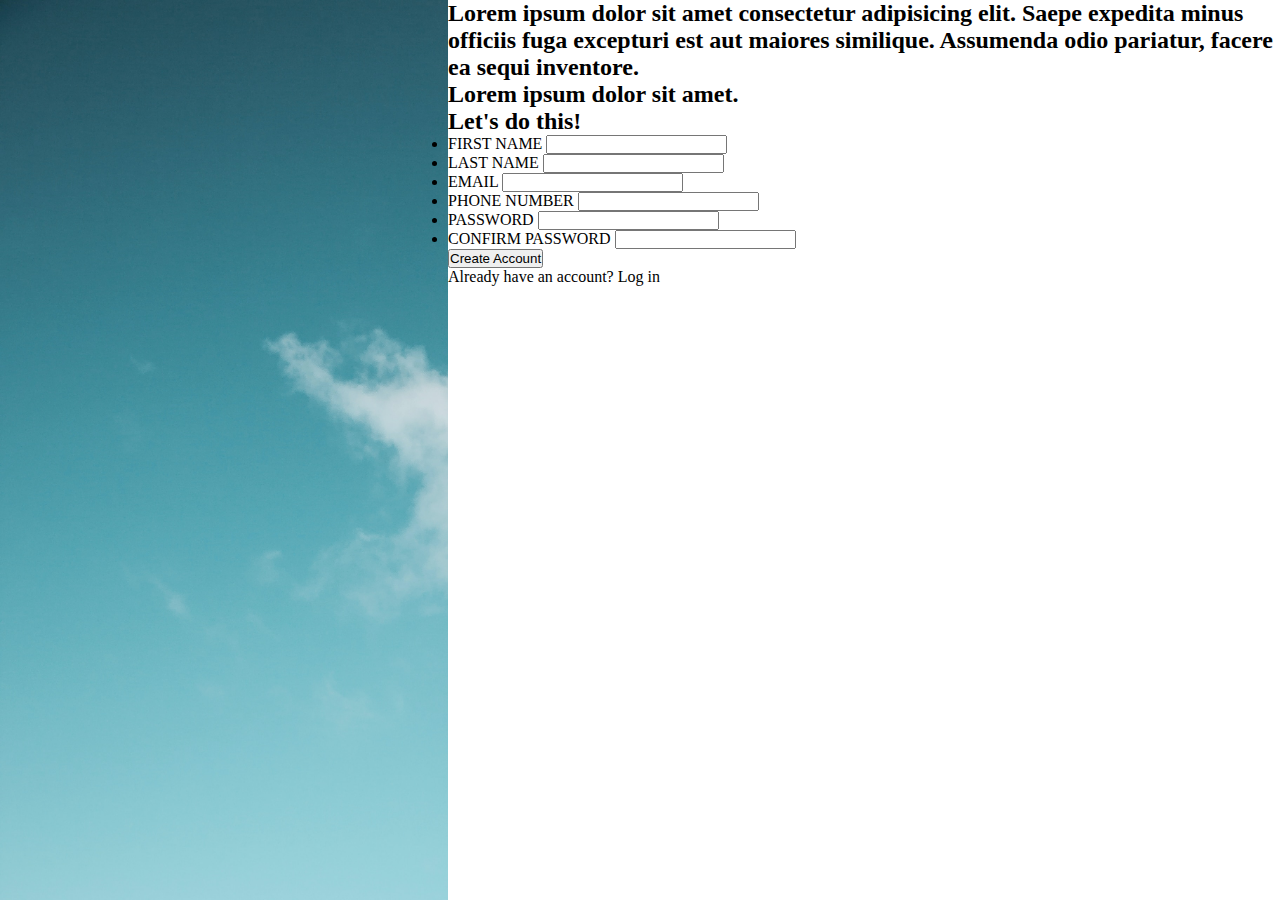
==== signup_form.html @ 00479a9a "added form details and background image" ====
<!DOCTYPE html>
<html lang="en">
<head>
    <meta charset="UTF-8">
    <meta name="viewport" content="width=device-width, initial-scale=1.0">
    <title>Sign-up Form</title>
    <link rel="stylesheet" href="signup_form.css">
</head>
<body>
    <section class="right-side">
        <header>
            <h2>Lorem ipsum dolor sit amet consectetur adipisicing elit. Saepe expedita minus officiis fuga excepturi est aut maiores similique. Assumenda odio pariatur, facere ea sequi inventore.</h2>
            <div></div>
            <h2>Lorem ipsum dolor sit amet.</h2>
        </header>
        <form action="/somePath" method="post">
            <h2>Let's do this!</h2>
            <ul>
                <li>
                    <label for="firstname">FIRST NAME</label>
                    <input type="text" id="firstname" name="user_first_name" required >
                </li>
                <li>
                    <label for="lastname">LAST NAME</label>
                    <input type="text" id="lastname" name="user_last_name" required>
                </li>
                <li>
                    <label for="email">EMAIL</label>
                    <input type="email" id="email" name="user_email" required>
                </li>
                <li>
                    <label for="pn">PHONE NUMBER</label>
                    <input type="number" id="pn" name="user_phone_number" required>
                </li>
                <li>
                    <label for="pw">PASSWORD</label>
                    <input type="password" id="pw" name="user_password" required>
                </li>
                <li>
                    <label for="cpw">CONFIRM PASSWORD</label>
                    <input type="password" id="cpw" name="confirm_user_password">
                </li>
            </ul>
            <button type="submit">Create Account</button>
        </form>
        <div class="have-account">
            <p>Already have an account? Log in</p>
        </div>
    </section>
</body>
</html>
---- signup_form.css ----
* {
    margin: 0;
    padding: 0;
}
body {
    background-image: url('benjamin-voros-AD6rn3vqG7o-unsplash.jpg');
    background-size: cover; /* Adjust as needed */
}
.right-side{
    margin-left: 35%;
    background-color: white;
    height: 100vh;
}
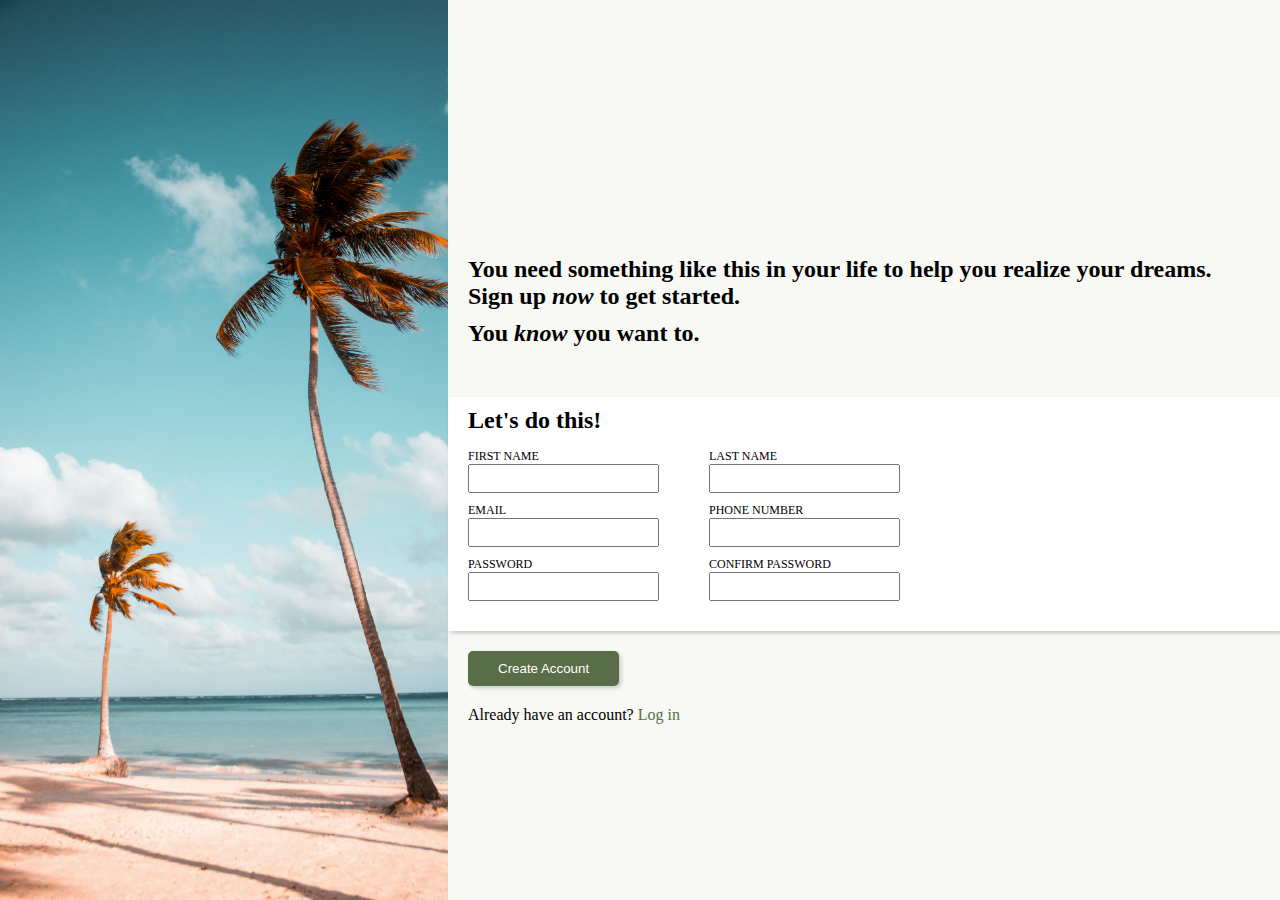
==== commit c01cb791: "formatted right side of form" ====
--- a/signup_form.html
+++ b/signup_form.html
@@ -7,44 +7,50 @@
     <link rel="stylesheet" href="signup_form.css">
 </head>
 <body>
+    <section class="left-side">
+        
+    </section>
     <section class="right-side">
         <header>
-            <h2>Lorem ipsum dolor sit amet consectetur adipisicing elit. Saepe expedita minus officiis fuga excepturi est aut maiores similique. Assumenda odio pariatur, facere ea sequi inventore.</h2>
-            <div></div>
-            <h2>Lorem ipsum dolor sit amet.</h2>
+            <h2>You need something like this in your life to help you realize your dreams. Sign up <em>now</em> to get started.</h2>
+            <h2>You <em>know</em> you want to.</h2>
         </header>
-        <form action="/somePath" method="post">
+        <form action="/somePath" method="post" id="form">
             <h2>Let's do this!</h2>
             <ul>
-                <li>
-                    <label for="firstname">FIRST NAME</label>
-                    <input type="text" id="firstname" name="user_first_name" required >
-                </li>
-                <li>
-                    <label for="lastname">LAST NAME</label>
-                    <input type="text" id="lastname" name="user_last_name" required>
-                </li>
-                <li>
-                    <label for="email">EMAIL</label>
-                    <input type="email" id="email" name="user_email" required>
-                </li>
-                <li>
-                    <label for="pn">PHONE NUMBER</label>
-                    <input type="number" id="pn" name="user_phone_number" required>
-                </li>
-                <li>
-                    <label for="pw">PASSWORD</label>
-                    <input type="password" id="pw" name="user_password" required>
-                </li>
-                <li>
-                    <label for="cpw">CONFIRM PASSWORD</label>
-                    <input type="password" id="cpw" name="confirm_user_password">
-                </li>
+                <div class="left-form">
+                    <li>
+                        <label for="firstname">FIRST NAME</label>
+                        <input type="text" id="firstname" name="user_first_name" required >
+                    </li>
+                    <li>
+                        <label for="email">EMAIL</label>
+                        <input type="email" id="email" name="user_email" required>
+                    </li>
+                    <li>
+                        <label for="pw">PASSWORD</label>
+                        <input type="password" id="pw" name="user_password" required>
+                    </li>
+                </div>
+                <div class="right-form">
+                    <li>
+                        <label for="lastname">LAST NAME</label>
+                        <input type="text" id="lastname" name="user_last_name" required>
+                    </li>
+                    <li>
+                        <label for="pn">PHONE NUMBER</label>
+                        <input type="number" id="pn" name="user_phone_number" required>
+                    </li>
+                    <li>
+                        <label for="cpw">CONFIRM PASSWORD</label>
+                        <input type="password" id="cpw" name="confirm_user_password">
+                    </li>
+                </div>
             </ul>
-            <button type="submit">Create Account</button>
         </form>
         <div class="have-account">
-            <p>Already have an account? Log in</p>
+            <button type="submit" form="form">Create Account</button>
+            <p>Already have an account? <span class="login">Log in</span></p>
         </div>
     </section>
 </body>
--- a/signup_form.css
+++ b/signup_form.css
@@ -3,12 +3,77 @@
     padding: 0;
 }
 body {
+    display: flex;
+}
+
+.left-side {
+    flex-basis: 35%;
+    /* Add additional styling as needed */
+}
+
+.right-side {
+    flex-basis: 65%;
+    /* Add additional styling as needed */
+}
+
+.left-side {
     background-image: url('benjamin-voros-AD6rn3vqG7o-unsplash.jpg');
     background-size: cover; /* Adjust as needed */
 }
 .right-side{
-    margin-left: 35%;
     background-color: white;
     height: 100vh;
+    display: flex;
+    flex-direction: column;
+    justify-content: center;
+    gap:0px;
+    background-color: rgb(248, 248, 244);
+}
+header, form, .have-account{
+    padding: 20px;
+}
+header{
+    padding-top: 100px;
+    margin-bottom: 20px;
+}
+form{
+    padding-top: 10px;
+    background-color: white;
+    box-shadow: 2px 2px 4px rgba(0, 0, 0, 0.2);
 }
 
+ul{
+    list-style: none;
+    display: flex;
+    gap: 50px;
+}
+header>h2{
+    padding-bottom: 10px;
+}
+form>h2{
+    padding-bottom: 15px;;
+}
+li{
+    display: flex;
+    flex-direction: column;
+    margin-bottom: 10px;
+}
+li>label{
+    font-size: 12px;
+}
+input{
+    padding: 5px;
+}
+button{
+    padding: 10px 30px;
+    border: None;
+    border-radius: 5px;
+    font: 15px;
+    color: white;
+    background-color: #596D48;
+    margin-bottom: 20px;
+    box-shadow: 2px 2px 4px rgba(0, 0, 0, 0.2);
+}
+.login{
+    color: #596D48;
+}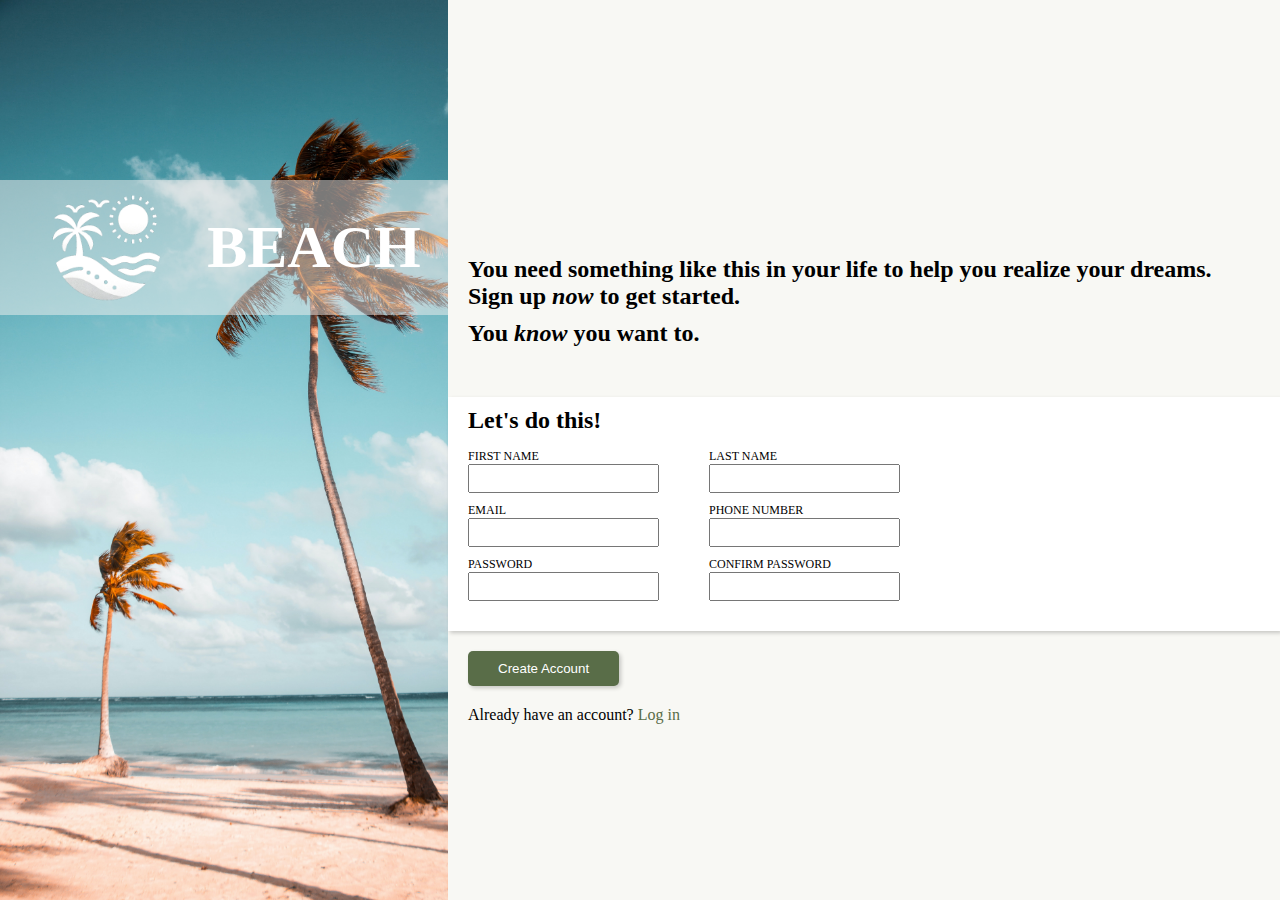
==== commit 83f56765: "logo section" ====
--- a/signup_form.html
+++ b/signup_form.html
@@ -8,7 +8,10 @@
 </head>
 <body>
     <section class="left-side">
-        
+        <div class="logo-container"> 
+            <img src="./beachLogo.png" alt="">
+            <h1>BEACH</h1>
+        </div>
     </section>
     <section class="right-side">
         <header>
--- a/signup_form.css
+++ b/signup_form.css
@@ -4,11 +4,16 @@
 }
 body {
     display: flex;
+    width:100vw;
 }
 
 .left-side {
     flex-basis: 35%;
     /* Add additional styling as needed */
+}
+img{
+    width: 200px;
+    height: 200px;
 }
 
 .right-side {
@@ -76,4 +81,21 @@
 }
 .login{
     color: #596D48;
+}
+
+.logo-container{
+    display: flex;
+    position: relative;
+    top: 20%;
+    width: 100%;
+    height: 15%;
+    background-color: rgba(243, 242, 240, 0.5);
+    justify-content: center;
+    align-items: center;
+    color:white;
+    gap: 0px;
+}
+.logo-container>h1{
+    font-size: 60px;
+    padding-right: 20px;
 }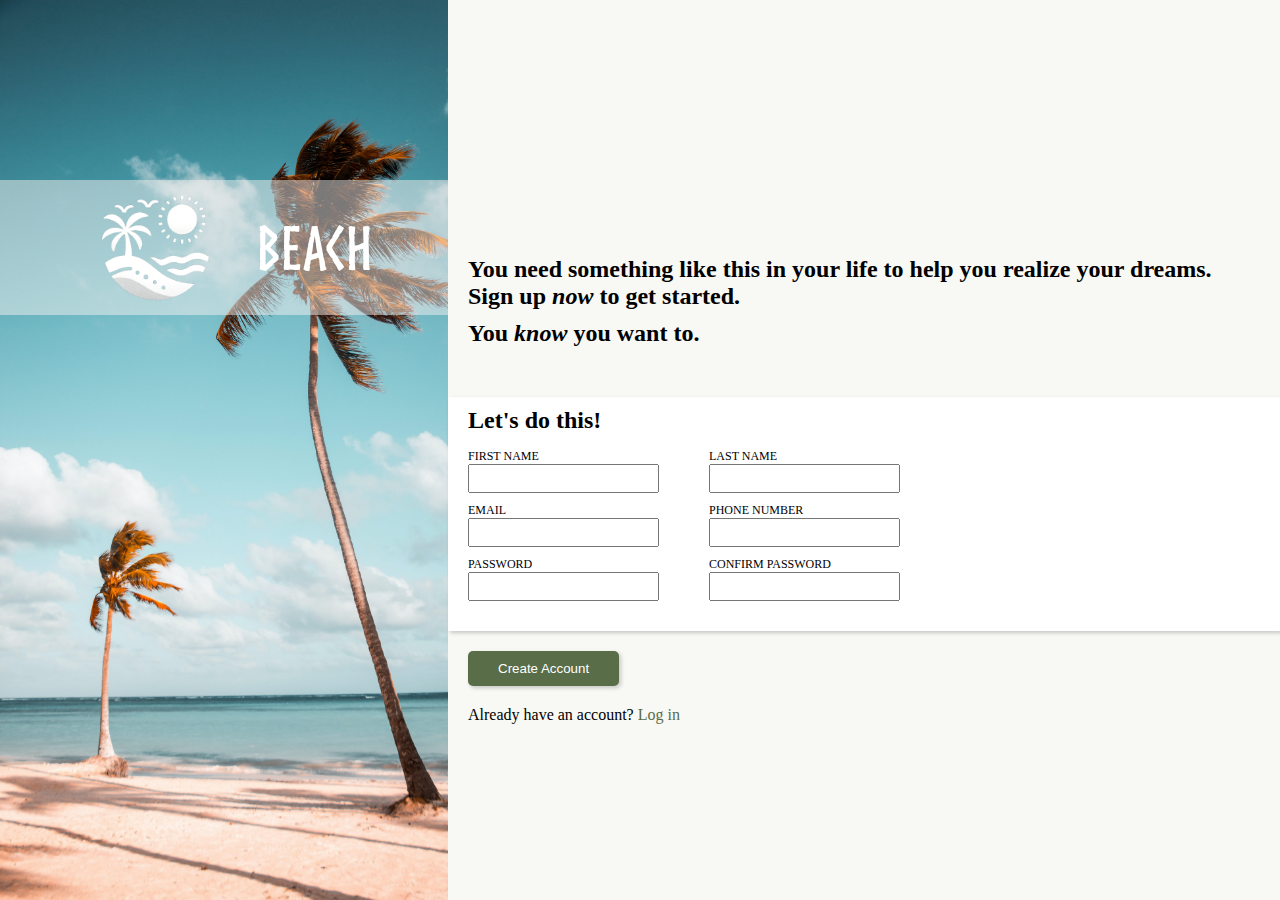
==== commit c9450680: "added font" ====
--- a/signup_form.html
+++ b/signup_form.html
@@ -5,6 +5,7 @@
     <meta name="viewport" content="width=device-width, initial-scale=1.0">
     <title>Sign-up Form</title>
     <link rel="stylesheet" href="signup_form.css">
+    <link href="./Norse-Bold.otf" rel="stylesheet">
 </head>
 <body>
     <section class="left-side">
--- a/signup_form.css
+++ b/signup_form.css
@@ -1,3 +1,10 @@
+@font-face {
+    font-family: 'Nordic';
+    src: url('./Norse-Bold.otf') format('opentype');
+}
+
+
+
 * {
     margin: 0;
     padding: 0;
@@ -98,4 +105,5 @@
 .logo-container>h1{
     font-size: 60px;
     padding-right: 20px;
+    font-family: 'Nordic', sans-serif;
 }